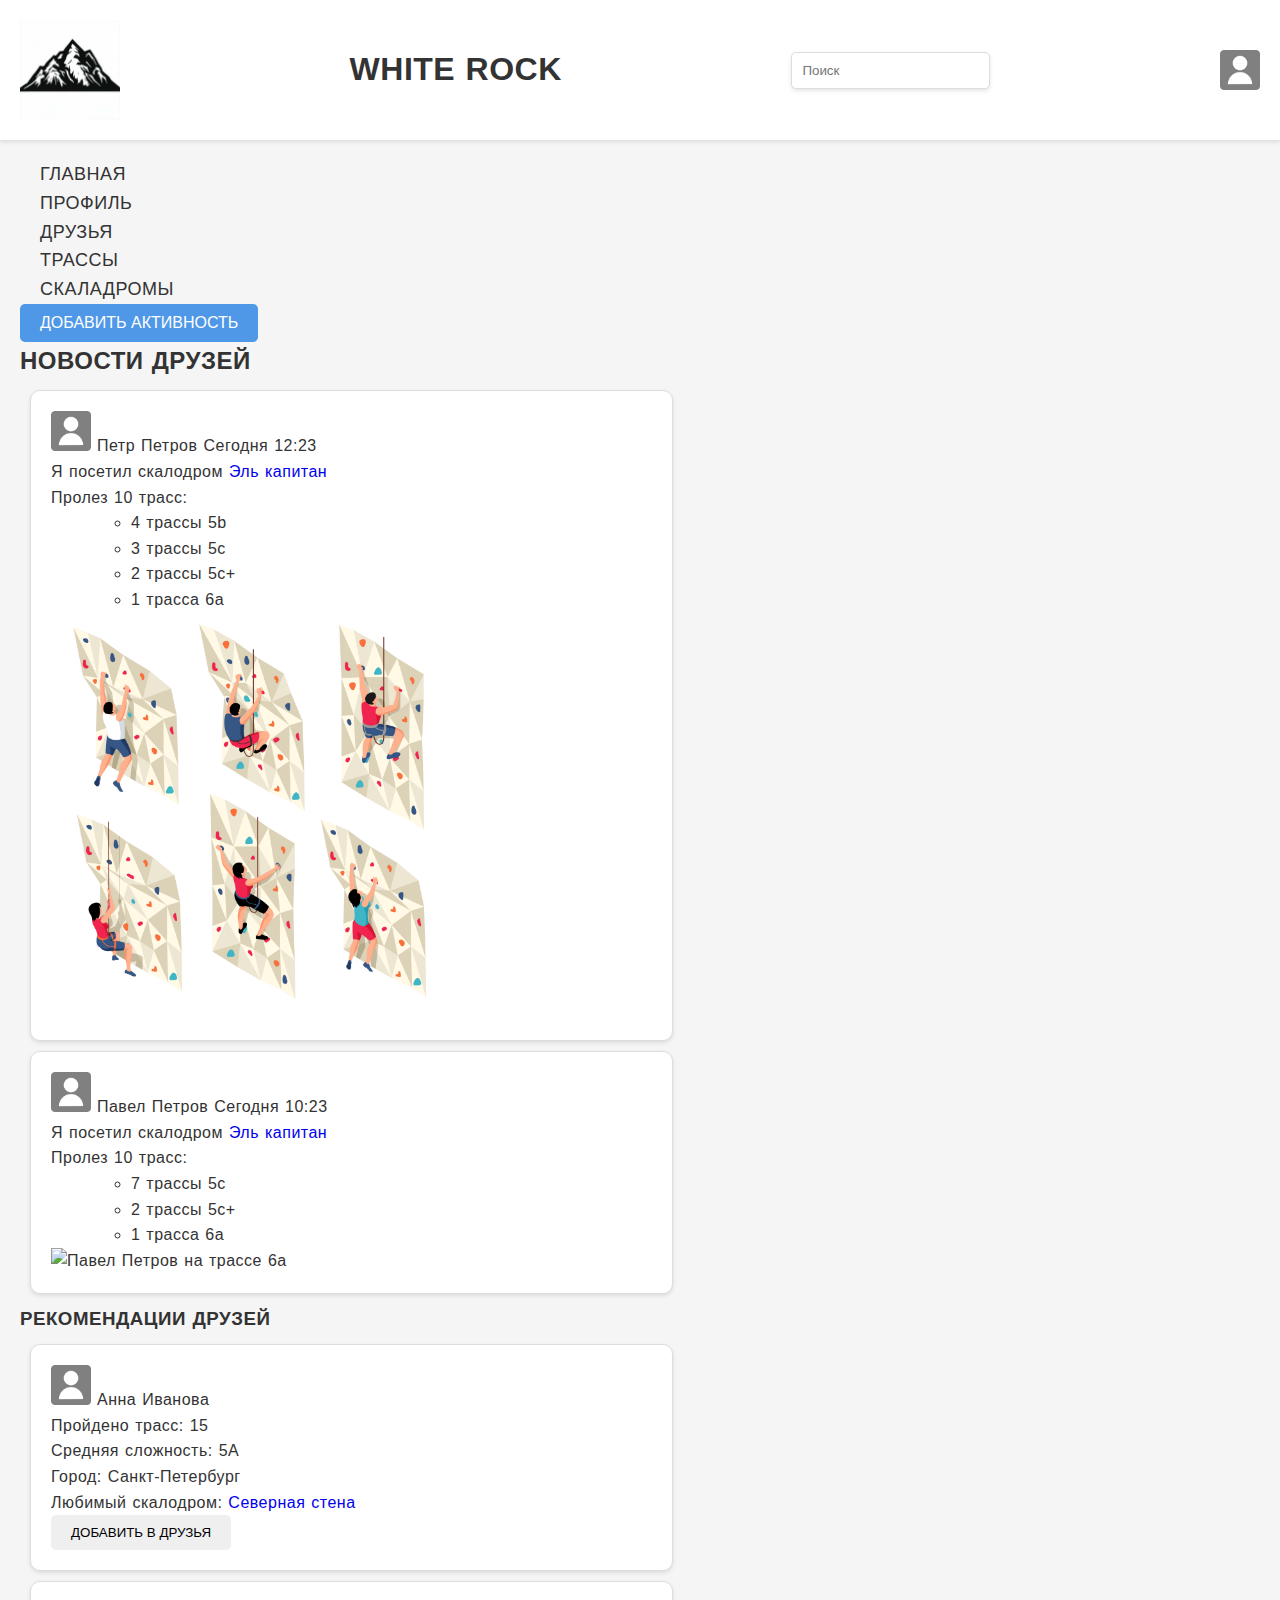
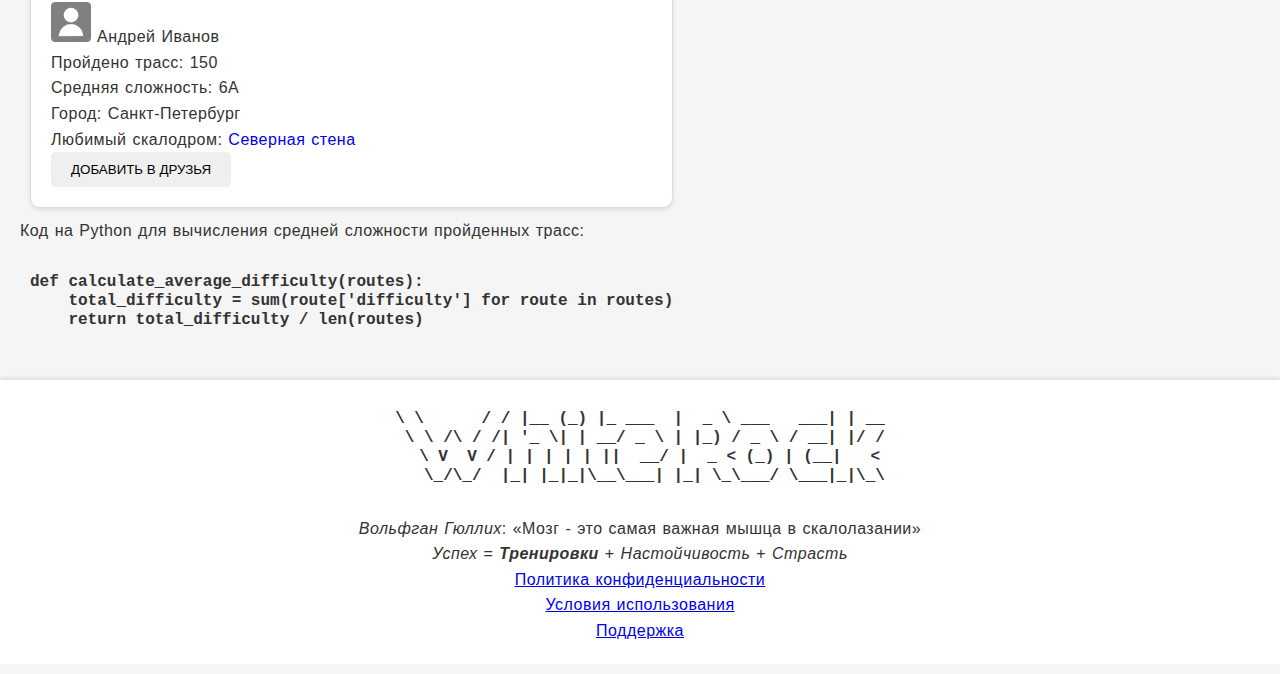
==== index.html @ a8554df4 "add lab 2" ====
<!DOCTYPE html>
<html lang="ru">
<head>
    <meta charset="UTF-8">
    <meta name="keywords" content="скалолазы, социальная сеть, трассы, новости">
    <meta name="description" content="Социальная сеть для скалолазов. Сохраняйте пройденные трассы и делитесь своими успехами с друзьями.">
    <title>White Rock</title>
    <link rel="stylesheet" href="styles.css">
</head>
<body>
    <header class="header">
        <img src="resources/logo.png" alt="Логотип сайта" class="logo">
        <h1 class="title">White Rock</h1>
        <form class="search-form">
            <input type="text" placeholder="Поиск" class="search-input">
        </form>
        <img src="resources/avatar.png" alt="Аватар пользователя" class="user-avatar">
    </header>

    <main class="main">
        <class="navigation">
            <ul class="navigation-list">
                <li><a href="#" class="nav-link">Главная</a></li>
                <li><a href="#" class="nav-link">Профиль</a></li>
                <li><a href="#" class="nav-link">Друзья</a></li>
                <li><a href="#" class="nav-link">Трассы</a></li>
                <li><a href="#" class="nav-link">Скаладромы</a></li>
            </ul>
        </nav>

        <button class="special-button">Добавить активность</button>

        <section id="news-feed" class="news-feed">
            <h2 class="section-title">Новости друзей</h2>
            <ul class="news-list">
                <li class="news-list-item">
                    <img src="resources/avatar.png" alt="Аватар друга 3" class="user-avatar">
                    <a class="user-name">Петр Петров</a> 
                    <time datetime="2024-10-05T12:23" class="time">Сегодня 12:23</a>
                    <article class="news-article">
                        <p class="article-title">Я посетил скалодром <a class="climbing-wall" href="#">Эль капитан</a></p>
                        <p class="article-text">Пролез 10 трасс: </p>
                        <ul class="routes-list">
                            <li class="routes-list-item">4 трассы 5b</li>
                            <li class="routes-list-item">3 трассы 5c</li>
                            <li class="routes-list-item">2 трассы 5c+</li>
                            <li class="routes-list-item">1 трасса 6a</li>
                        </ul>
                    </article>
                    <img src="resources/climbing1.jpg" alt="Петр Петров на трассе 6a" class="news-item-image">
                </li>
                <li class="news-list-item">
                    <img src="resources/avatar.png" alt="Аватар друга 3" class="user-avatar">
                    <a class="user-name">Павел Петров</a> 
                    <time datetime="2024-10-05T10:23" class="time">Сегодня 10:23</a>
                    <article class="news-article">
                        <p class="article-title">Я посетил скалодром <a class="climbing-wall" href="#">Эль капитан</a></p>
                        <p class="article-text">Пролез 10 трасс: </p>
                        <ul class="routes-list">
                            <li class="routes-list-item">7 трассы 5c</li>
                            <li class="routes-list-item">2 трассы 5c+</li>
                            <li class="routes-list-item">1 трасса 6a</li>
                        </ul>
                    </article>
                    <img src="resources/climbing2.jpg" alt="Павел Петров на трассе 6a" class="news-item-image">
                </li>
            </ul>
        </section>

        <section id="recommendations" class="recommendations">
            <h3 class="section-title">Рекомендации друзей</h3>
            <ul class="friend-list">
                <li class="friend-list-item">
                    <img src="resources/avatar.png" alt="Аватар друга 1" class="user-avatar">
                    <a class="user-name">Анна Иванова</a>
                    <p class="user-stats">Пройдено трасс: 15</p>
                    <p class="user-stats">Средняя сложность: 5A</p>
                    <p class="user-info">Город: Санкт-Петербург</p>
                    <p class="user-info">Любимый скалодром: <a class="climbing-wall" href="#">Северная стена</a></p>
                    <button class="add-friend-button">Добавить в друзья</button>
                </li>
                <li class="friend-list-item">
                    <img src="resources/avatar.png" alt="Аватар друга 2" class="user-avatar">
                    <a class="user-name">Андрей Иванов</a>
                    <p class="user-stats">Пройдено трасс: 150</p>
                    <p class="user-stats">Средняя сложность: 6A</p>
                    <p class="user-info">Город: Санкт-Петербург</p>
                    <p class="user-info">Любимый скалодром: <a class="climbing-wall" href="#">Северная стена</a></p>
                    <button class="add-friend-button">Добавить в друзья</button>
                </li>
            </ul>
        </section>

        <aside>
            <p class="python-code">Код на Python для вычисления средней сложности пройденных трасс:</p>
            <pre><code class="python-code">
def calculate_average_difficulty(routes):
    total_difficulty = sum(route['difficulty'] for route in routes)
    return total_difficulty / len(routes)
            </code></pre>
        </aside>
    </main>

    <footer class="footer">
        <pre class="footer-logo">
\ \      / / |__ (_) |_ ___  |  _ \ ___   ___| | __
 \ \ /\ / /| '_ \| | __/ _ \ | |_) / _ \ / __| |/ /
  \ V  V / | | | | | ||  __/ |  _ < (_) | (__|   <
   \_/\_/  |_| |_|_|\__\___| |_| \_\___/ \___|_|\_\
        </pre>
        <p class="quote"><cite>Вольфган Гюллих</cite>: <q>Мозг - это самая важная мышца в скалолазании</q></p>
        <p class="equation"><var>Успех</var> = <var><strong>Тренировки</strong></var> + <var>Настойчивость</var> + <var>Страсть</var></p>
        <ul class="navigation-list">
            <li><a href="#" class="footer-link">Политика конфиденциальности</a></li>
            <li><a href="#" class="footer-link">Условия использования</a></li>
            <li><a href="#" class="footer-link">Поддержка</a></li>
        </ul>
    </footer>
</body>
</html>
---- styles.css ----
* {
    margin: 0;
    padding: 0;
    box-sizing: border-box;
}

body {
    font-family: 'Open Sans', sans-serif;
    font-size: 16px;
    line-height: 1.6;
    color: #333;
    background-color: #f5f5f5;
    letter-spacing: 0.5px;
    word-spacing: 1px;
}

pre {
    font-family: 'Courier New', monospace;
    font-weight: bold;
    line-height: 1.2;
    letter-spacing: 0px;
    word-spacing: 0px;
    color: #333;
    padding: 10px;
}

button {
    padding: 10px 20px;
    border-radius: 5px;
    border: none;
    text-transform: uppercase;
    cursor: pointer;
}


.logo {
    width: 100px;
    height: 100px;
}

.user-avatar {
    width: 40px;
    height: 40px;
}

.news-item-image {
    width: 400px;
    height: 400px;
}

.routes-list-item {
    margin: 0px 80px;
}


.header {
    background-color: #fff;
    padding: 20px;
    display: flex;
    align-items: center;
    justify-content: space-between;
    box-shadow: 0 2px 4px rgba(0, 0, 0, 0.1);
}

.title {
    font-weight: bold;
    text-align: center;
    text-transform: uppercase;
    color: #333;
}

.navigation-list {
    list-style: none;
}

.nav-link {
    text-decoration: none;
    color: #333;
    margin-left: 20px;
    font-size: 18px;
    font-weight: normal;
    text-transform: uppercase;
}

.search-input {
    padding: 10px;
    border: 1px solid #ddd;
    border-radius: 5px;
    box-shadow: 0 2px 4px rgba(0, 0, 0, 0.1);
}

.main {
    display: flex;
    justify-content: space-between;
    padding: 20px;
}

.section-title {
    font-weight: bold;
    text-align: left;
    text-transform: uppercase;
    margin-bottom: 10px;
    color: #333;
}

.special-button {
    font-size: 16px;
    color: #fff;;
    background-color: #4e98e7fe;
}

.climbing-wall {
    text-decoration: none;
}

.news-list,
.friend-list {
    list-style: none;
}

.news-list-item,
.friend-list-item {
    padding: 20px;
    margin: 10px;
    border: 1px solid #ddd;
    border-radius: 10px;
    background-color: #ffffff;
    box-shadow: 0 2px 4px rgba(0, 0, 0, 0.1);
}

.footer {
    background-color: #fff;
    padding: 20px;
    text-align: center;
    box-shadow: 0 -2px 4px rgba(0, 0, 0, 0.1);
}


button:hover,
.user-profile:hover,
.news-list-item:hover,
.friend-list-item:hover,
.user-avatar:hover {
    box-shadow: 0 4px 8px rgba(0, 0, 0, 0.2);
}

.search-input:hover {
    border-color: #007bff;
}

.nav-link:hover {
    color: #007bff;
}

.climbing-wall:hover {
    text-decoration: underline;
}
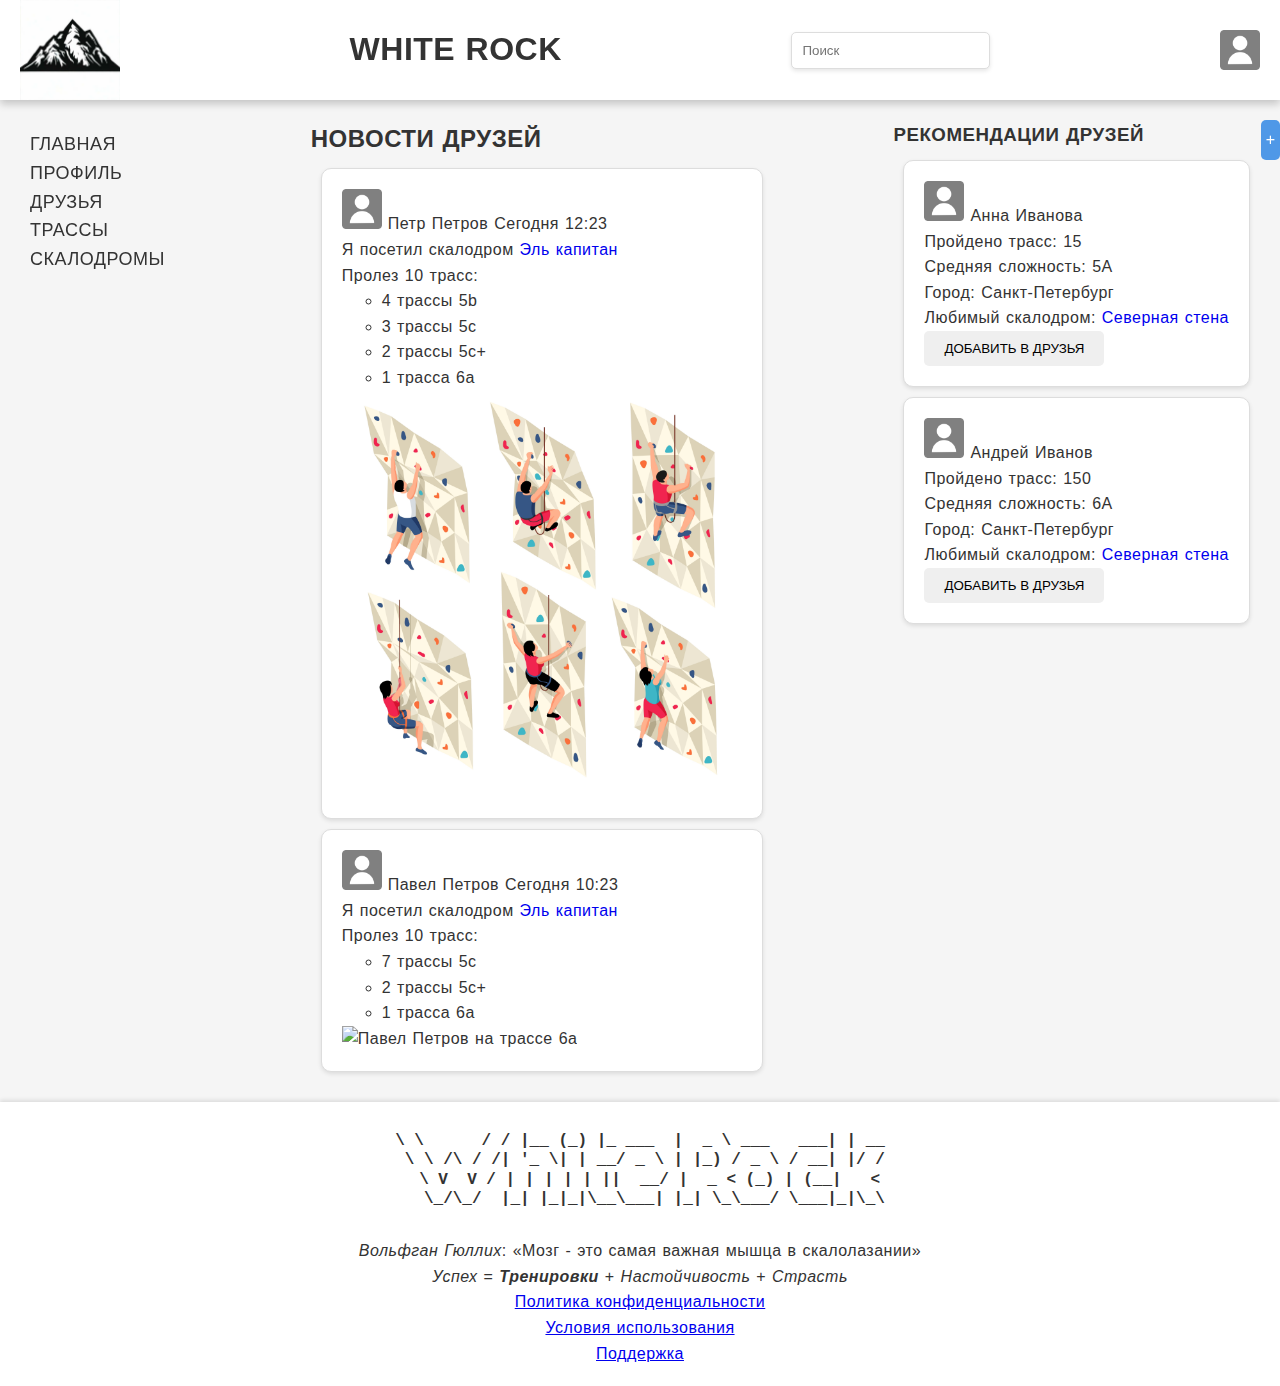
==== commit ce01a6ea: "add layout" ====
--- a/index.html
+++ b/index.html
@@ -8,37 +8,37 @@
     <link rel="stylesheet" href="styles.css">
 </head>
 <body>
-    <header class="header">
+    <header class="l-header shadow">
         <img src="resources/logo.png" alt="Логотип сайта" class="logo">
         <h1 class="title">White Rock</h1>
         <form class="search-form">
-            <input type="text" placeholder="Поиск" class="search-input">
+            <input type="text" placeholder="Поиск" class="l-search round-border shadow">
         </form>
         <img src="resources/avatar.png" alt="Аватар пользователя" class="user-avatar">
     </header>
 
-    <main class="main">
-        <class="navigation">
-            <ul class="navigation-list">
-                <li><a href="#" class="nav-link">Главная</a></li>
+    <main>
+        <nav class="l-sidebar-left">
+            <ul class="content-list">
+                <li><a href="/index.html" class="nav-link">Главная</a></li>
                 <li><a href="#" class="nav-link">Профиль</a></li>
                 <li><a href="#" class="nav-link">Друзья</a></li>
                 <li><a href="#" class="nav-link">Трассы</a></li>
-                <li><a href="#" class="nav-link">Скаладромы</a></li>
+                <li><a href="/climbing_wall.html" class="nav-link">Скалодромы</a></li>
             </ul>
         </nav>
 
-        <button class="special-button">Добавить активность</button>
+        <button class="l-right-popup special-button"></button>
 
         <section id="news-feed" class="news-feed">
             <h2 class="section-title">Новости друзей</h2>
-            <ul class="news-list">
-                <li class="news-list-item">
+            <ul class="content-list">
+                <li class="content-list-item shadow">
                     <img src="resources/avatar.png" alt="Аватар друга 3" class="user-avatar">
                     <a class="user-name">Петр Петров</a> 
                     <time datetime="2024-10-05T12:23" class="time">Сегодня 12:23</a>
                     <article class="news-article">
-                        <p class="article-title">Я посетил скалодром <a class="climbing-wall" href="#">Эль капитан</a></p>
+                        <p class="article-title">Я посетил скалодром <a class="climbing-wall" href="/climbing_wall.html">Эль капитан</a></p>
                         <p class="article-text">Пролез 10 трасс: </p>
                         <ul class="routes-list">
                             <li class="routes-list-item">4 трассы 5b</li>
@@ -49,12 +49,12 @@
                     </article>
                     <img src="resources/climbing1.jpg" alt="Петр Петров на трассе 6a" class="news-item-image">
                 </li>
-                <li class="news-list-item">
+                <li class="content-list-item shadow">
                     <img src="resources/avatar.png" alt="Аватар друга 3" class="user-avatar">
                     <a class="user-name">Павел Петров</a> 
                     <time datetime="2024-10-05T10:23" class="time">Сегодня 10:23</a>
                     <article class="news-article">
-                        <p class="article-title">Я посетил скалодром <a class="climbing-wall" href="#">Эль капитан</a></p>
+                        <p class="article-title">Я посетил скалодром <a class="climbing-wall" href="/climbing_wall.html">Эль капитан</a></p>
                         <p class="article-text">Пролез 10 трасс: </p>
                         <ul class="routes-list">
                             <li class="routes-list-item">7 трассы 5c</li>
@@ -69,39 +69,30 @@
 
         <section id="recommendations" class="recommendations">
             <h3 class="section-title">Рекомендации друзей</h3>
-            <ul class="friend-list">
-                <li class="friend-list-item">
+            <ul class="content-list">
+                <li class="content-list-item shadow">
                     <img src="resources/avatar.png" alt="Аватар друга 1" class="user-avatar">
                     <a class="user-name">Анна Иванова</a>
                     <p class="user-stats">Пройдено трасс: 15</p>
                     <p class="user-stats">Средняя сложность: 5A</p>
                     <p class="user-info">Город: Санкт-Петербург</p>
-                    <p class="user-info">Любимый скалодром: <a class="climbing-wall" href="#">Северная стена</a></p>
+                    <p class="user-info">Любимый скалодром: <a class="climbing-wall" href="/climbing_wall.html">Северная стена</a></p>
                     <button class="add-friend-button">Добавить в друзья</button>
                 </li>
-                <li class="friend-list-item">
+                <li class="content-list-item shadow">
                     <img src="resources/avatar.png" alt="Аватар друга 2" class="user-avatar">
                     <a class="user-name">Андрей Иванов</a>
                     <p class="user-stats">Пройдено трасс: 150</p>
                     <p class="user-stats">Средняя сложность: 6A</p>
                     <p class="user-info">Город: Санкт-Петербург</p>
-                    <p class="user-info">Любимый скалодром: <a class="climbing-wall" href="#">Северная стена</a></p>
+                    <p class="user-info">Любимый скалодром: <a class="climbing-wall" href="/climbing_wall.html">Северная стена</a></p>
                     <button class="add-friend-button">Добавить в друзья</button>
                 </li>
             </ul>
         </section>
-
-        <aside>
-            <p class="python-code">Код на Python для вычисления средней сложности пройденных трасс:</p>
-            <pre><code class="python-code">
-def calculate_average_difficulty(routes):
-    total_difficulty = sum(route['difficulty'] for route in routes)
-    return total_difficulty / len(routes)
-            </code></pre>
-        </aside>
     </main>
 
-    <footer class="footer">
+    <footer>
         <pre class="footer-logo">
 \ \      / / |__ (_) |_ ___  |  _ \ ___   ___| | __
  \ \ /\ / /| '_ \| | __/ _ \ | |_) / _ \ / __| |/ /
@@ -110,11 +101,11 @@
         </pre>
         <p class="quote"><cite>Вольфган Гюллих</cite>: <q>Мозг - это самая важная мышца в скалолазании</q></p>
         <p class="equation"><var>Успех</var> = <var><strong>Тренировки</strong></var> + <var>Настойчивость</var> + <var>Страсть</var></p>
-        <ul class="navigation-list">
+        <ul class="content-list">
             <li><a href="#" class="footer-link">Политика конфиденциальности</a></li>
             <li><a href="#" class="footer-link">Условия использования</a></li>
             <li><a href="#" class="footer-link">Поддержка</a></li>
         </ul>
     </footer>
 </body>
-</html>+</html>
--- a/styles.css
+++ b/styles.css
@@ -1,7 +1,22 @@
+/* Base */
 * {
     margin: 0;
     padding: 0;
     box-sizing: border-box;
+}
+
+main {
+    display: flex;
+    justify-content: space-between;
+    padding: 20px;
+}
+
+header {
+    background-color: #fff;
+    position: sticky;
+    height: 100px;
+    top: 0;
+    z-index: 10;
 }
 
 body {
@@ -12,6 +27,15 @@
     background-color: #f5f5f5;
     letter-spacing: 0.5px;
     word-spacing: 1px;
+    display: flex;
+    flex-direction: column;
+}
+
+footer {
+    background-color: #fff;
+    padding: 20px;
+    text-align: center;
+    box-shadow: 0 -2px 4px rgba(0, 0, 0, 0.1);
 }
 
 pre {
@@ -31,8 +55,13 @@
     text-transform: uppercase;
     cursor: pointer;
 }
+button:hover
+{
+    box-shadow: 0 4px 8px rgba(0, 0, 0, 0.2);
+}
 
 
+/* Layout */
 .logo {
     width: 100px;
     height: 100px;
@@ -49,17 +78,52 @@
 }
 
 .routes-list-item {
-    margin: 0px 80px;
+    margin: 0px 40px;
 }
 
-
-.header {
-    background-color: #fff;
+.l-header {
     padding: 20px;
     display: flex;
     align-items: center;
     justify-content: space-between;
+}
+
+.l-search {
+    padding: 10px;
+}
+
+.l-sidebar-left {
+    position: sticky;
+    width: 150px;
+    height: auto;
+    top: 120px;
+    margin: 10px;
+}
+
+.l-right-popup {
+    position: fixed;
+    z-index: 5;
+    right: 0px;
+    top: 120px;
+    height: 40px;
+    padding: 5px;
+}
+.l-right-popup:hover {
+    padding: 10px 20px;
+}
+.l-right-popup::before {
+    content: "+";
+}
+.l-right-popup:hover::before {
+    content: "Добавить активность";
+}
+
+/* Module */
+.shadow {
     box-shadow: 0 2px 4px rgba(0, 0, 0, 0.1);
+}
+.shadow:hover {
+    box-shadow: 0 4px 8px rgba(0, 0, 0, 0.2);
 }
 
 .title {
@@ -69,30 +133,28 @@
     color: #333;
 }
 
-.navigation-list {
+.content-list {
     list-style: none;
 }
 
 .nav-link {
     text-decoration: none;
     color: #333;
-    margin-left: 20px;
     font-size: 18px;
     font-weight: normal;
     text-transform: uppercase;
 }
+.nav-link:hover {
+    color: #007bff;
+}
 
-.search-input {
-    padding: 10px;
+.round-border {
     border: 1px solid #ddd;
     border-radius: 5px;
-    box-shadow: 0 2px 4px rgba(0, 0, 0, 0.1);
 }
 
-.main {
-    display: flex;
-    justify-content: space-between;
-    padding: 20px;
+.round-border:hover {
+    border-color: #007bff;
 }
 
 .section-title {
@@ -112,46 +174,14 @@
 .climbing-wall {
     text-decoration: none;
 }
-
-.news-list,
-.friend-list {
-    list-style: none;
+.climbing-wall:hover {
+    text-decoration: underline;
 }
 
-.news-list-item,
-.friend-list-item {
+.content-list-item {
     padding: 20px;
     margin: 10px;
     border: 1px solid #ddd;
     border-radius: 10px;
     background-color: #ffffff;
-    box-shadow: 0 2px 4px rgba(0, 0, 0, 0.1);
 }
-
-.footer {
-    background-color: #fff;
-    padding: 20px;
-    text-align: center;
-    box-shadow: 0 -2px 4px rgba(0, 0, 0, 0.1);
-}
-
-
-button:hover,
-.user-profile:hover,
-.news-list-item:hover,
-.friend-list-item:hover,
-.user-avatar:hover {
-    box-shadow: 0 4px 8px rgba(0, 0, 0, 0.2);
-}
-
-.search-input:hover {
-    border-color: #007bff;
-}
-
-.nav-link:hover {
-    color: #007bff;
-}
-
-.climbing-wall:hover {
-    text-decoration: underline;
-}
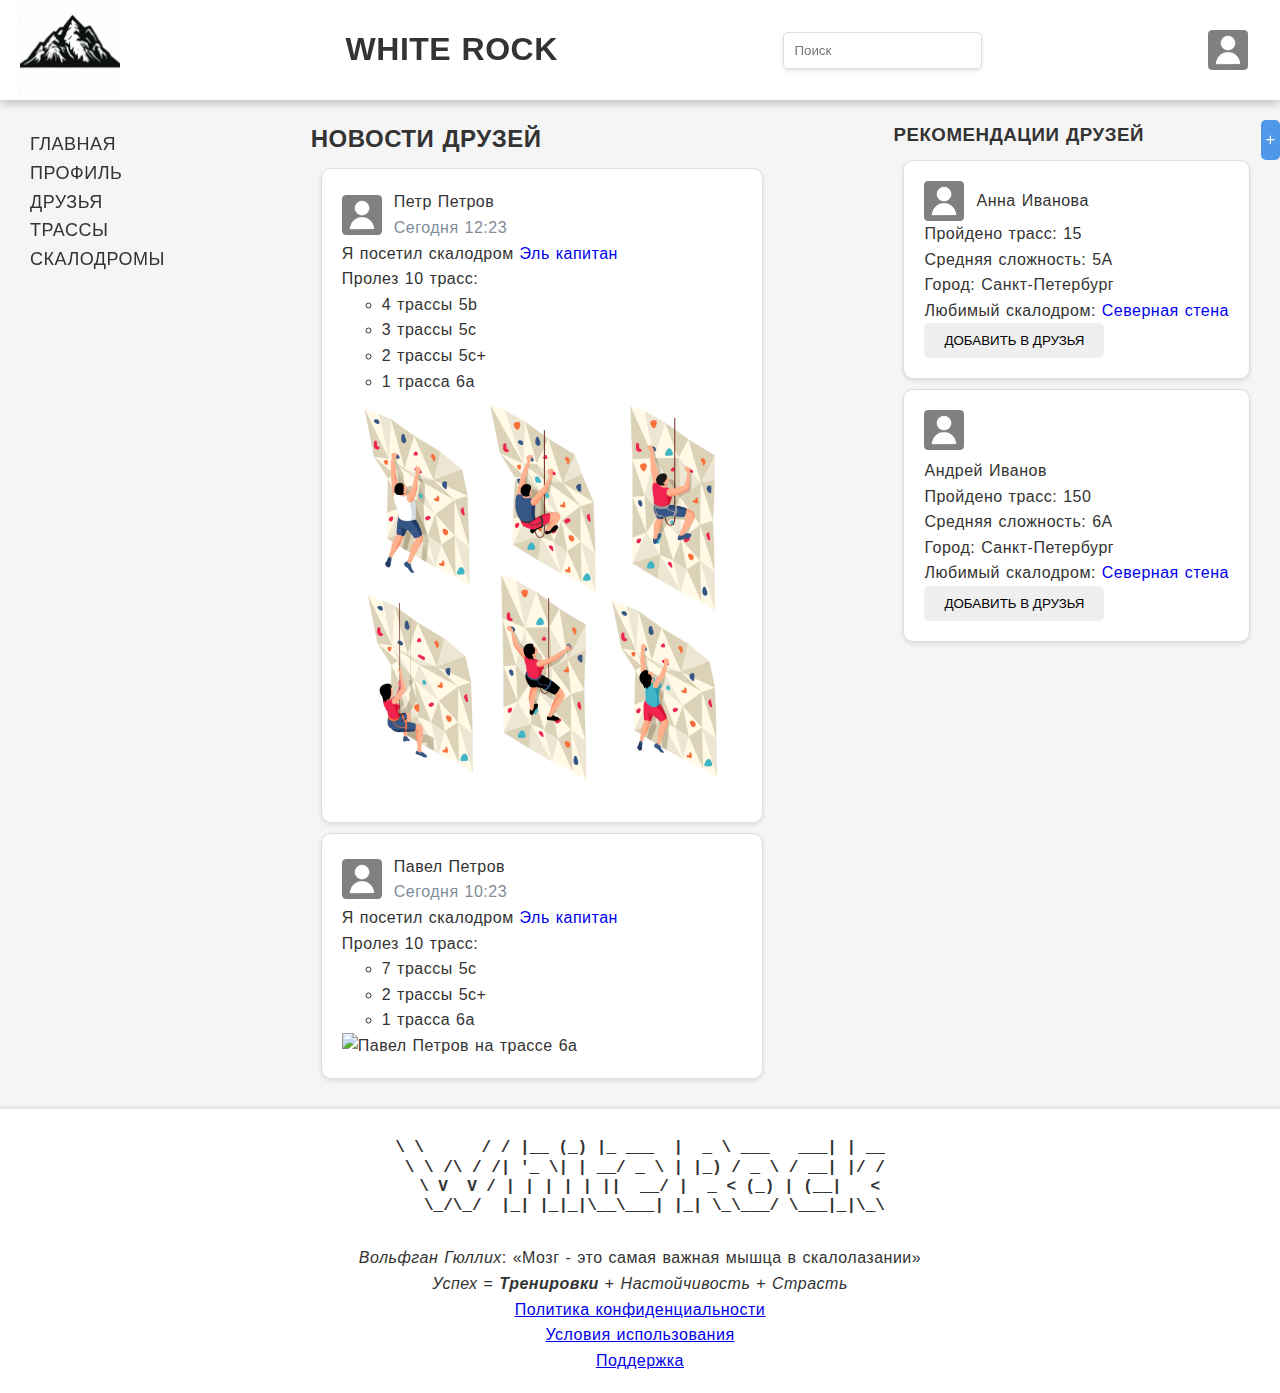
==== commit 725e57ea: "add post layout" ====
--- a/index.html
+++ b/index.html
@@ -1,15 +1,20 @@
 <!DOCTYPE html>
 <html lang="ru">
+
 <head>
     <meta charset="UTF-8">
     <meta name="keywords" content="скалолазы, социальная сеть, трассы, новости">
-    <meta name="description" content="Социальная сеть для скалолазов. Сохраняйте пройденные трассы и делитесь своими успехами с друзьями.">
+    <meta name="description"
+        content="Социальная сеть для скалолазов. Сохраняйте пройденные трассы и делитесь своими успехами с друзьями.">
     <title>White Rock</title>
     <link rel="stylesheet" href="styles.css">
 </head>
+
 <body>
     <header class="l-header shadow">
-        <img src="resources/logo.png" alt="Логотип сайта" class="logo">
+        <a href="/index.html">
+            <img src="resources/logo.png" alt="Логотип сайта" class="logo">
+        </a>
         <h1 class="title">White Rock</h1>
         <form class="search-form">
             <input type="text" placeholder="Поиск" class="l-search round-border shadow">
@@ -34,11 +39,16 @@
             <h2 class="section-title">Новости друзей</h2>
             <ul class="content-list">
                 <li class="content-list-item shadow">
-                    <img src="resources/avatar.png" alt="Аватар друга 3" class="user-avatar">
-                    <a class="user-name">Петр Петров</a> 
-                    <time datetime="2024-10-05T12:23" class="time">Сегодня 12:23</a>
+                    <div class="post-header">
+                        <img src="resources/avatar.png" alt="Аватар друга 3" class="user-avatar">
+                        <div class="post-header-info">
+                            <a class="user-name">Петр Петров</a>
+                            <time datetime="2024-10-05T12:23" class="time">Сегодня 12:23</a>
+                        </div>
+                    </div>
                     <article class="news-article">
-                        <p class="article-title">Я посетил скалодром <a class="climbing-wall" href="/climbing_wall.html">Эль капитан</a></p>
+                        <p class="article-title">Я посетил скалодром <a class="climbing-wall"
+                                href="/climbing_wall.html">Эль капитан</a></p>
                         <p class="article-text">Пролез 10 трасс: </p>
                         <ul class="routes-list">
                             <li class="routes-list-item">4 трассы 5b</li>
@@ -50,11 +60,16 @@
                     <img src="resources/climbing1.jpg" alt="Петр Петров на трассе 6a" class="news-item-image">
                 </li>
                 <li class="content-list-item shadow">
-                    <img src="resources/avatar.png" alt="Аватар друга 3" class="user-avatar">
-                    <a class="user-name">Павел Петров</a> 
-                    <time datetime="2024-10-05T10:23" class="time">Сегодня 10:23</a>
+                    <div class="post-header">
+                        <img src="resources/avatar.png" alt="Аватар друга 3" class="user-avatar">
+                        <div class="post-header-info">
+                            <a class="user-name">Павел Петров</a>
+                            <time datetime="2024-10-05T10:23" class="time">Сегодня 10:23</a>
+                        </div>
+                    </div>
                     <article class="news-article">
-                        <p class="article-title">Я посетил скалодром <a class="climbing-wall" href="/climbing_wall.html">Эль капитан</a></p>
+                        <p class="article-title">Я посетил скалодром <a class="climbing-wall"
+                                href="/climbing_wall.html">Эль капитан</a></p>
                         <p class="article-text">Пролез 10 трасс: </p>
                         <ul class="routes-list">
                             <li class="routes-list-item">7 трассы 5c</li>
@@ -71,12 +86,15 @@
             <h3 class="section-title">Рекомендации друзей</h3>
             <ul class="content-list">
                 <li class="content-list-item shadow">
-                    <img src="resources/avatar.png" alt="Аватар друга 1" class="user-avatar">
-                    <a class="user-name">Анна Иванова</a>
+                    <div class="recommendations-header">
+                        <img src="resources/avatar.png" alt="Аватар друга 1" class="user-avatar">
+                        <a class="user-name">Анна Иванова</a>
+                    </div>
                     <p class="user-stats">Пройдено трасс: 15</p>
                     <p class="user-stats">Средняя сложность: 5A</p>
                     <p class="user-info">Город: Санкт-Петербург</p>
-                    <p class="user-info">Любимый скалодром: <a class="climbing-wall" href="/climbing_wall.html">Северная стена</a></p>
+                    <p class="user-info">Любимый скалодром: <a class="climbing-wall" href="/climbing_wall.html">Северная
+                            стена</a></p>
                     <button class="add-friend-button">Добавить в друзья</button>
                 </li>
                 <li class="content-list-item shadow">
@@ -85,7 +103,8 @@
                     <p class="user-stats">Пройдено трасс: 150</p>
                     <p class="user-stats">Средняя сложность: 6A</p>
                     <p class="user-info">Город: Санкт-Петербург</p>
-                    <p class="user-info">Любимый скалодром: <a class="climbing-wall" href="/climbing_wall.html">Северная стена</a></p>
+                    <p class="user-info">Любимый скалодром: <a class="climbing-wall" href="/climbing_wall.html">Северная
+                            стена</a></p>
                     <button class="add-friend-button">Добавить в друзья</button>
                 </li>
             </ul>
@@ -100,7 +119,9 @@
    \_/\_/  |_| |_|_|\__\___| |_| \_\___/ \___|_|\_\
         </pre>
         <p class="quote"><cite>Вольфган Гюллих</cite>: <q>Мозг - это самая важная мышца в скалолазании</q></p>
-        <p class="equation"><var>Успех</var> = <var><strong>Тренировки</strong></var> + <var>Настойчивость</var> + <var>Страсть</var></p>
+        <p class="equation"><var>Успех</var> = <var><strong>Тренировки</strong></var> + <var>Настойчивость</var> +
+            <var>Страсть</var>
+        </p>
         <ul class="content-list">
             <li><a href="#" class="footer-link">Политика конфиденциальности</a></li>
             <li><a href="#" class="footer-link">Условия использования</a></li>
@@ -108,4 +129,5 @@
         </ul>
     </footer>
 </body>
-</html>
+
+</html>--- a/styles.css
+++ b/styles.css
@@ -55,8 +55,8 @@
     text-transform: uppercase;
     cursor: pointer;
 }
-button:hover
-{
+
+button:hover {
     box-shadow: 0 4px 8px rgba(0, 0, 0, 0.2);
 }
 
@@ -70,6 +70,11 @@
 .user-avatar {
     width: 40px;
     height: 40px;
+    margin-right: 12px;
+}
+
+.time {
+    color: rgb(129, 140, 153);
 }
 
 .news-item-image {
@@ -108,12 +113,15 @@
     height: 40px;
     padding: 5px;
 }
+
 .l-right-popup:hover {
     padding: 10px 20px;
 }
+
 .l-right-popup::before {
     content: "+";
 }
+
 .l-right-popup:hover::before {
     content: "Добавить активность";
 }
@@ -122,6 +130,7 @@
 .shadow {
     box-shadow: 0 2px 4px rgba(0, 0, 0, 0.1);
 }
+
 .shadow:hover {
     box-shadow: 0 4px 8px rgba(0, 0, 0, 0.2);
 }
@@ -144,6 +153,7 @@
     font-weight: normal;
     text-transform: uppercase;
 }
+
 .nav-link:hover {
     color: #007bff;
 }
@@ -167,13 +177,15 @@
 
 .special-button {
     font-size: 16px;
-    color: #fff;;
+    color: #fff;
+    ;
     background-color: #4e98e7fe;
 }
 
 .climbing-wall {
     text-decoration: none;
 }
+
 .climbing-wall:hover {
     text-decoration: underline;
 }
@@ -185,3 +197,20 @@
     border-radius: 10px;
     background-color: #ffffff;
 }
+
+.post-header,
+.recommendations-header {
+    display: flex;
+    align-items: center;
+    flex-direction: row;
+}
+
+.post-header-info,
+.content-list .user-name {
+    display: flex;
+    flex-direction: column;
+    flex: 1 1 auto;
+    min-width: 0;
+    white-space: nowrap;
+    margin-right: 10px;
+}
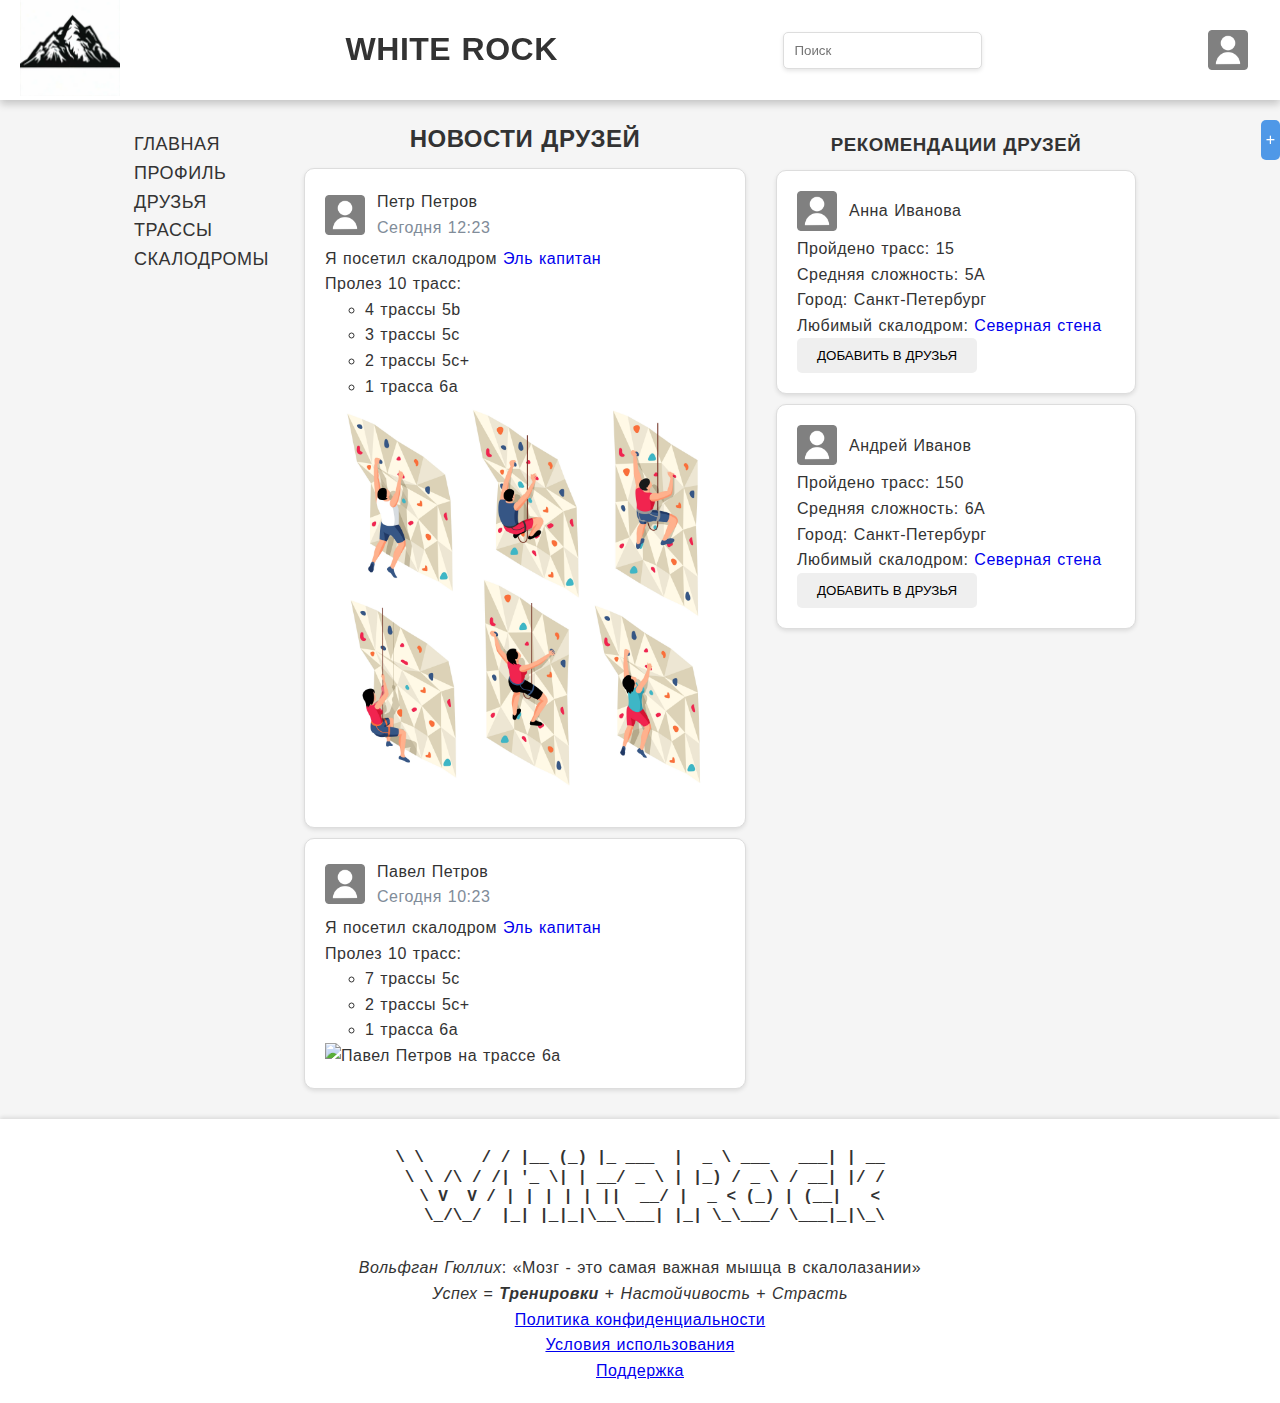
==== commit 2b21fe43: "done lab 3" ====
--- a/index.html
+++ b/index.html
@@ -39,7 +39,7 @@
             <h2 class="section-title">Новости друзей</h2>
             <ul class="content-list">
                 <li class="content-list-item shadow">
-                    <div class="post-header">
+                    <div class="l-post-header">
                         <img src="resources/avatar.png" alt="Аватар друга 3" class="user-avatar">
                         <div class="post-header-info">
                             <a class="user-name">Петр Петров</a>
@@ -60,7 +60,7 @@
                     <img src="resources/climbing1.jpg" alt="Петр Петров на трассе 6a" class="news-item-image">
                 </li>
                 <li class="content-list-item shadow">
-                    <div class="post-header">
+                    <div class="l-post-header">
                         <img src="resources/avatar.png" alt="Аватар друга 3" class="user-avatar">
                         <div class="post-header-info">
                             <a class="user-name">Павел Петров</a>
@@ -82,11 +82,11 @@
             </ul>
         </section>
 
-        <section id="recommendations" class="recommendations">
+        <section class="l-mobile-hidden l-sidebar-right recommendations">
             <h3 class="section-title">Рекомендации друзей</h3>
             <ul class="content-list">
                 <li class="content-list-item shadow">
-                    <div class="recommendations-header">
+                    <div class="l-post-header">
                         <img src="resources/avatar.png" alt="Аватар друга 1" class="user-avatar">
                         <a class="user-name">Анна Иванова</a>
                     </div>
@@ -98,8 +98,10 @@
                     <button class="add-friend-button">Добавить в друзья</button>
                 </li>
                 <li class="content-list-item shadow">
-                    <img src="resources/avatar.png" alt="Аватар друга 2" class="user-avatar">
-                    <a class="user-name">Андрей Иванов</a>
+                    <div class="l-post-header">
+                        <img src="resources/avatar.png" alt="Аватар друга 2" class="user-avatar">
+                        <a class="user-name">Андрей Иванов</a>
+                    </div>
                     <p class="user-stats">Пройдено трасс: 150</p>
                     <p class="user-stats">Средняя сложность: 6A</p>
                     <p class="user-info">Город: Санкт-Петербург</p>
--- a/styles.css
+++ b/styles.css
@@ -7,7 +7,7 @@
 
 main {
     display: flex;
-    justify-content: space-between;
+    justify-content: center;
     padding: 20px;
 }
 
@@ -86,6 +86,22 @@
     margin: 0px 40px;
 }
 
+.l-post-header {
+    display: flex;
+    align-items: center;
+    flex-direction: row;
+    margin-bottom: 5px;
+}
+
+.l-post-header .user-name {
+    display: flex;
+    flex-direction: column;
+    flex: 1 1 auto;
+    min-width: 0;
+    white-space: nowrap;
+    margin-right: 10px;
+}
+
 .l-header {
     padding: 20px;
     display: flex;
@@ -98,10 +114,12 @@
 }
 
 .l-sidebar-left {
-    position: sticky;
     width: 150px;
-    height: auto;
-    top: 120px;
+    margin: 10px;
+}
+
+.l-sidebar-right {
+    width: 380px;
     margin: 10px;
 }
 
@@ -126,6 +144,12 @@
     content: "Добавить активность";
 }
 
+@media screen and (max-width: 1100px) {
+    .l-mobile-hidden {
+        display: none;
+    }
+}
+
 /* Module */
 .shadow {
     box-shadow: 0 2px 4px rgba(0, 0, 0, 0.1);
@@ -169,7 +193,7 @@
 
 .section-title {
     font-weight: bold;
-    text-align: left;
+    text-align: center;
     text-transform: uppercase;
     margin-bottom: 10px;
     color: #333;
@@ -197,20 +221,3 @@
     border-radius: 10px;
     background-color: #ffffff;
 }
-
-.post-header,
-.recommendations-header {
-    display: flex;
-    align-items: center;
-    flex-direction: row;
-}
-
-.post-header-info,
-.content-list .user-name {
-    display: flex;
-    flex-direction: column;
-    flex: 1 1 auto;
-    min-width: 0;
-    white-space: nowrap;
-    margin-right: 10px;
-}
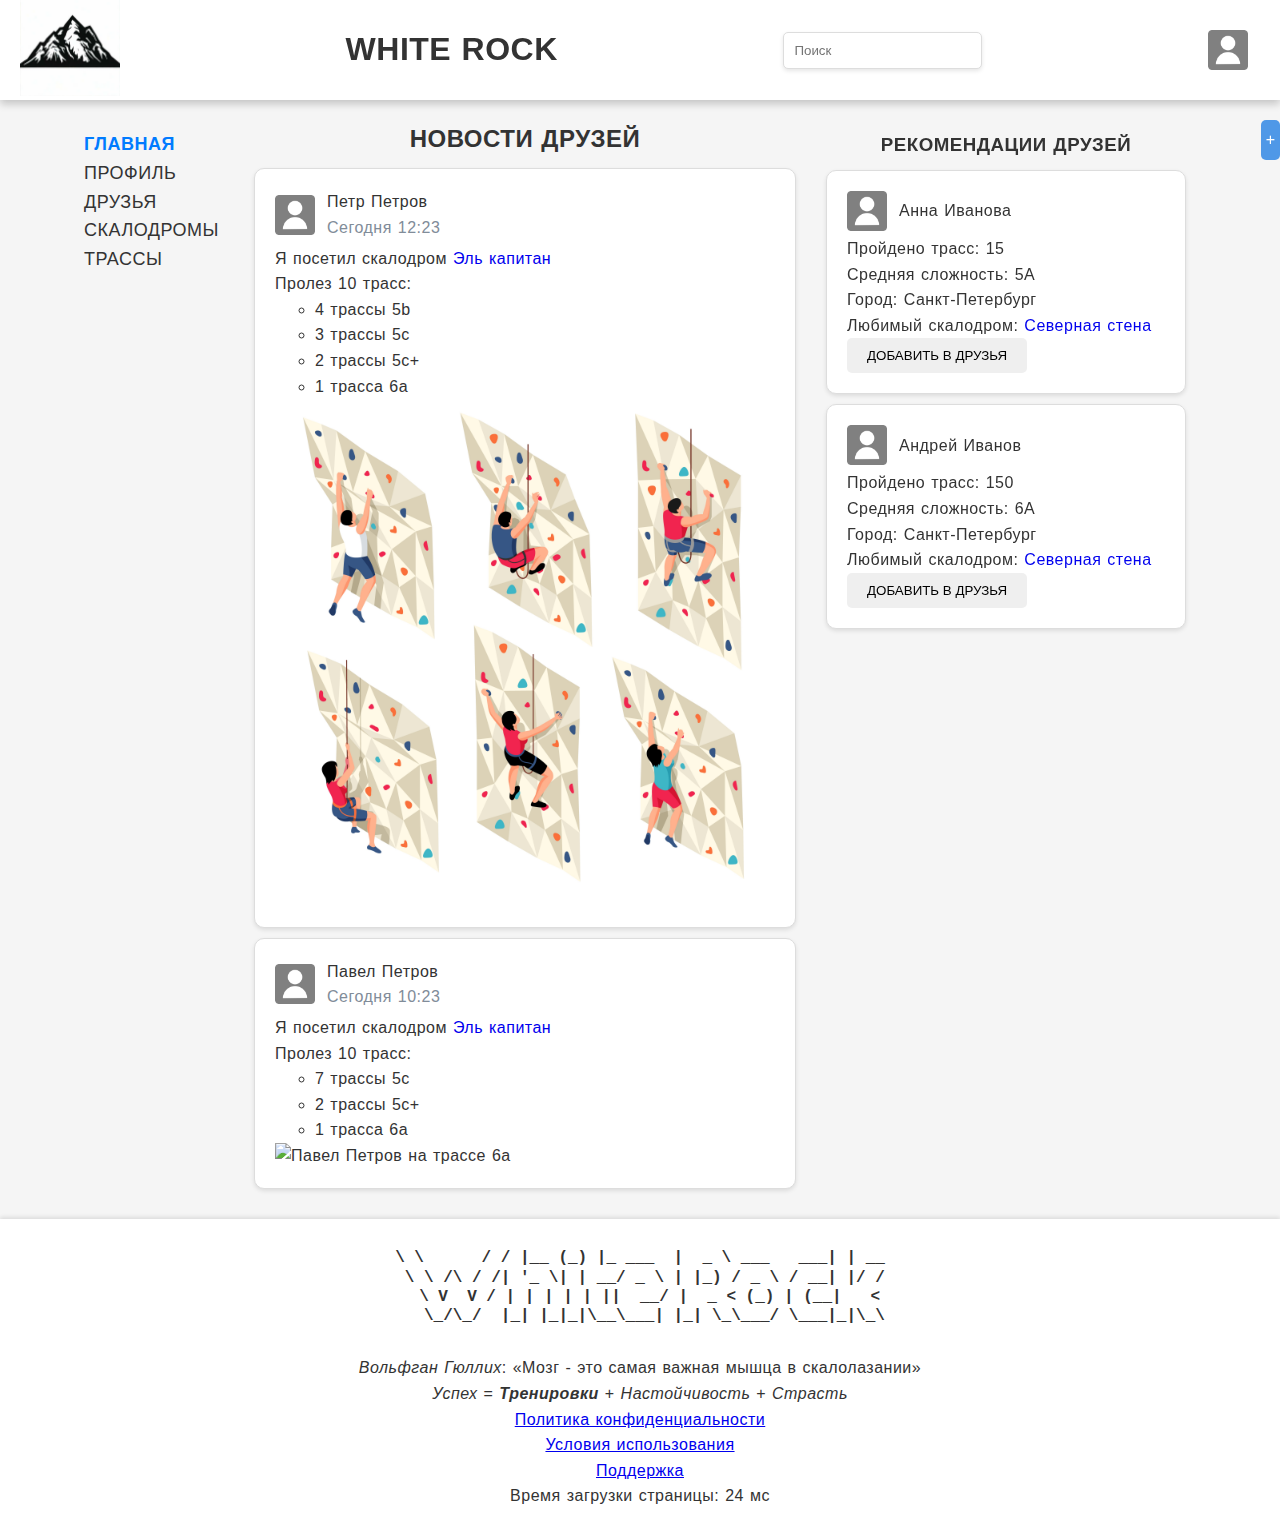
==== commit ac5d1cb9: "add routes page" ====
--- a/index.html
+++ b/index.html
@@ -7,7 +7,9 @@
     <meta name="description"
         content="Социальная сеть для скалолазов. Сохраняйте пройденные трассы и делитесь своими успехами с друзьями.">
     <title>White Rock</title>
-    <link rel="stylesheet" href="styles.css">
+    <link rel="stylesheet" href="/css/styles.css">
+    <script src="/scripts/loadStats.js" defer></script>
+    <script src="/scripts/activeMenu.js"></script>
 </head>
 
 <body>
@@ -26,10 +28,10 @@
         <nav class="l-sidebar-left">
             <ul class="content-list">
                 <li><a href="/index.html" class="nav-link">Главная</a></li>
-                <li><a href="#" class="nav-link">Профиль</a></li>
-                <li><a href="#" class="nav-link">Друзья</a></li>
-                <li><a href="#" class="nav-link">Трассы</a></li>
+                <li><a href="/profile.html" class="nav-link">Профиль</a></li>
+                <li><a href="/friends.html" class="nav-link">Друзья</a></li>
                 <li><a href="/climbing_wall.html" class="nav-link">Скалодромы</a></li>
+                <li><a href="/routes.html" class="nav-link">Трассы</a></li>
             </ul>
         </nav>
 
@@ -129,6 +131,7 @@
             <li><a href="#" class="footer-link">Условия использования</a></li>
             <li><a href="#" class="footer-link">Поддержка</a></li>
         </ul>
+        <div id="load-stats"></div>
     </footer>
 </body>
 
--- a/css/styles.css
+++ b/css/styles.css
@@ -0,0 +1,231 @@
+/* Base */
+* {
+    margin: 0;
+    padding: 0;
+    box-sizing: border-box;
+}
+
+main {
+    display: flex;
+    justify-content: center;
+    padding: 20px;
+}
+
+header {
+    background-color: #fff;
+    position: sticky;
+    height: 100px;
+    top: 0;
+    z-index: 10;
+}
+
+body {
+    font-family: 'Open Sans', sans-serif;
+    font-size: 16px;
+    line-height: 1.6;
+    color: #333;
+    background-color: #f5f5f5;
+    letter-spacing: 0.5px;
+    word-spacing: 1px;
+    display: flex;
+    flex-direction: column;
+}
+
+footer {
+    background-color: #fff;
+    padding: 20px;
+    text-align: center;
+    box-shadow: 0 -2px 4px rgba(0, 0, 0, 0.1);
+}
+
+pre {
+    font-family: 'Courier New', monospace;
+    font-weight: bold;
+    line-height: 1.2;
+    letter-spacing: 0px;
+    word-spacing: 0px;
+    color: #333;
+    padding: 10px;
+}
+
+button {
+    padding: 10px 20px;
+    border-radius: 5px;
+    border: none;
+    text-transform: uppercase;
+    cursor: pointer;
+}
+
+button:hover {
+    box-shadow: 0 4px 8px rgba(0, 0, 0, 0.2);
+}
+
+/* Layout */
+.logo {
+    width: 100px;
+    height: 100px;
+}
+
+.user-avatar {
+    width: 40px;
+    height: 40px;
+    margin-right: 12px;
+}
+
+.news-item-image {
+    width: auto;
+    height: auto;
+    max-width: 500px;
+}
+
+.routes-list-item {
+    margin: 0px 40px;
+}
+
+.l-post-header {
+    display: flex;
+    align-items: center;
+    flex-direction: row;
+    margin-bottom: 5px;
+}
+
+.l-post-header .user-name {
+    display: flex;
+    flex-direction: column;
+    flex: 1 1 auto;
+    min-width: 0;
+    white-space: nowrap;
+    margin-right: 10px;
+}
+
+.l-header {
+    padding: 20px;
+    display: flex;
+    align-items: center;
+    justify-content: space-between;
+}
+
+.l-search {
+    padding: 10px;
+}
+
+.l-sidebar-left {
+    width: 150px;
+    margin: 10px;
+}
+
+.l-sidebar-right {
+    position: sticky;
+    top: 120px;
+    height: fit-content;
+    width: 380px;
+    margin: 10px;
+}
+
+.l-right-popup {
+    position: fixed;
+    z-index: 5;
+    right: 0px;
+    top: 120px;
+    height: 40px;
+    padding: 5px;
+}
+
+.l-right-popup:hover {
+    padding: 10px 20px;
+}
+
+.l-right-popup::before {
+    content: "+";
+}
+
+.l-right-popup:hover::before {
+    content: "Добавить активность";
+}
+
+@media screen and (max-width: 1100px) {
+    .l-mobile-hidden {
+        display: none;
+    }
+}
+
+/* Module */
+.shadow {
+    box-shadow: 0 2px 4px rgba(0, 0, 0, 0.1);
+}
+
+.shadow:hover {
+    box-shadow: 0 4px 8px rgba(0, 0, 0, 0.2);
+}
+
+.title {
+    font-weight: bold;
+    text-align: center;
+    text-transform: uppercase;
+    color: #333;
+}
+
+.content-list {
+    list-style: none;
+}
+
+.nav-link {
+    text-decoration: none;
+    color: #333;
+    font-size: 18px;
+    font-weight: normal;
+    text-transform: uppercase;
+}
+
+.nav-link:hover {
+    color: #007bff;
+}
+
+.nav-link.active {
+    font-weight: bold;
+    color: #007bff;
+}
+
+.round-border {
+    border: 1px solid #ddd;
+    border-radius: 5px;
+}
+
+.round-border:hover {
+    border-color: #007bff;
+}
+
+.section-title {
+    font-weight: bold;
+    text-align: center;
+    text-transform: uppercase;
+    margin-bottom: 10px;
+    color: #333;
+}
+
+.special-button {
+    font-size: 16px;
+    color: #fff;
+    ;
+    background-color: #4e98e7fe;
+}
+
+.climbing-wall {
+    text-decoration: none;
+}
+
+.climbing-wall:hover {
+    text-decoration: underline;
+}
+
+.content-list-item {
+    padding: 20px;
+    margin: 10px;
+    border: 1px solid #ddd;
+    border-radius: 10px;
+    background-color: #ffffff;
+}
+
+.time {
+    color: rgb(129, 140, 153);
+}
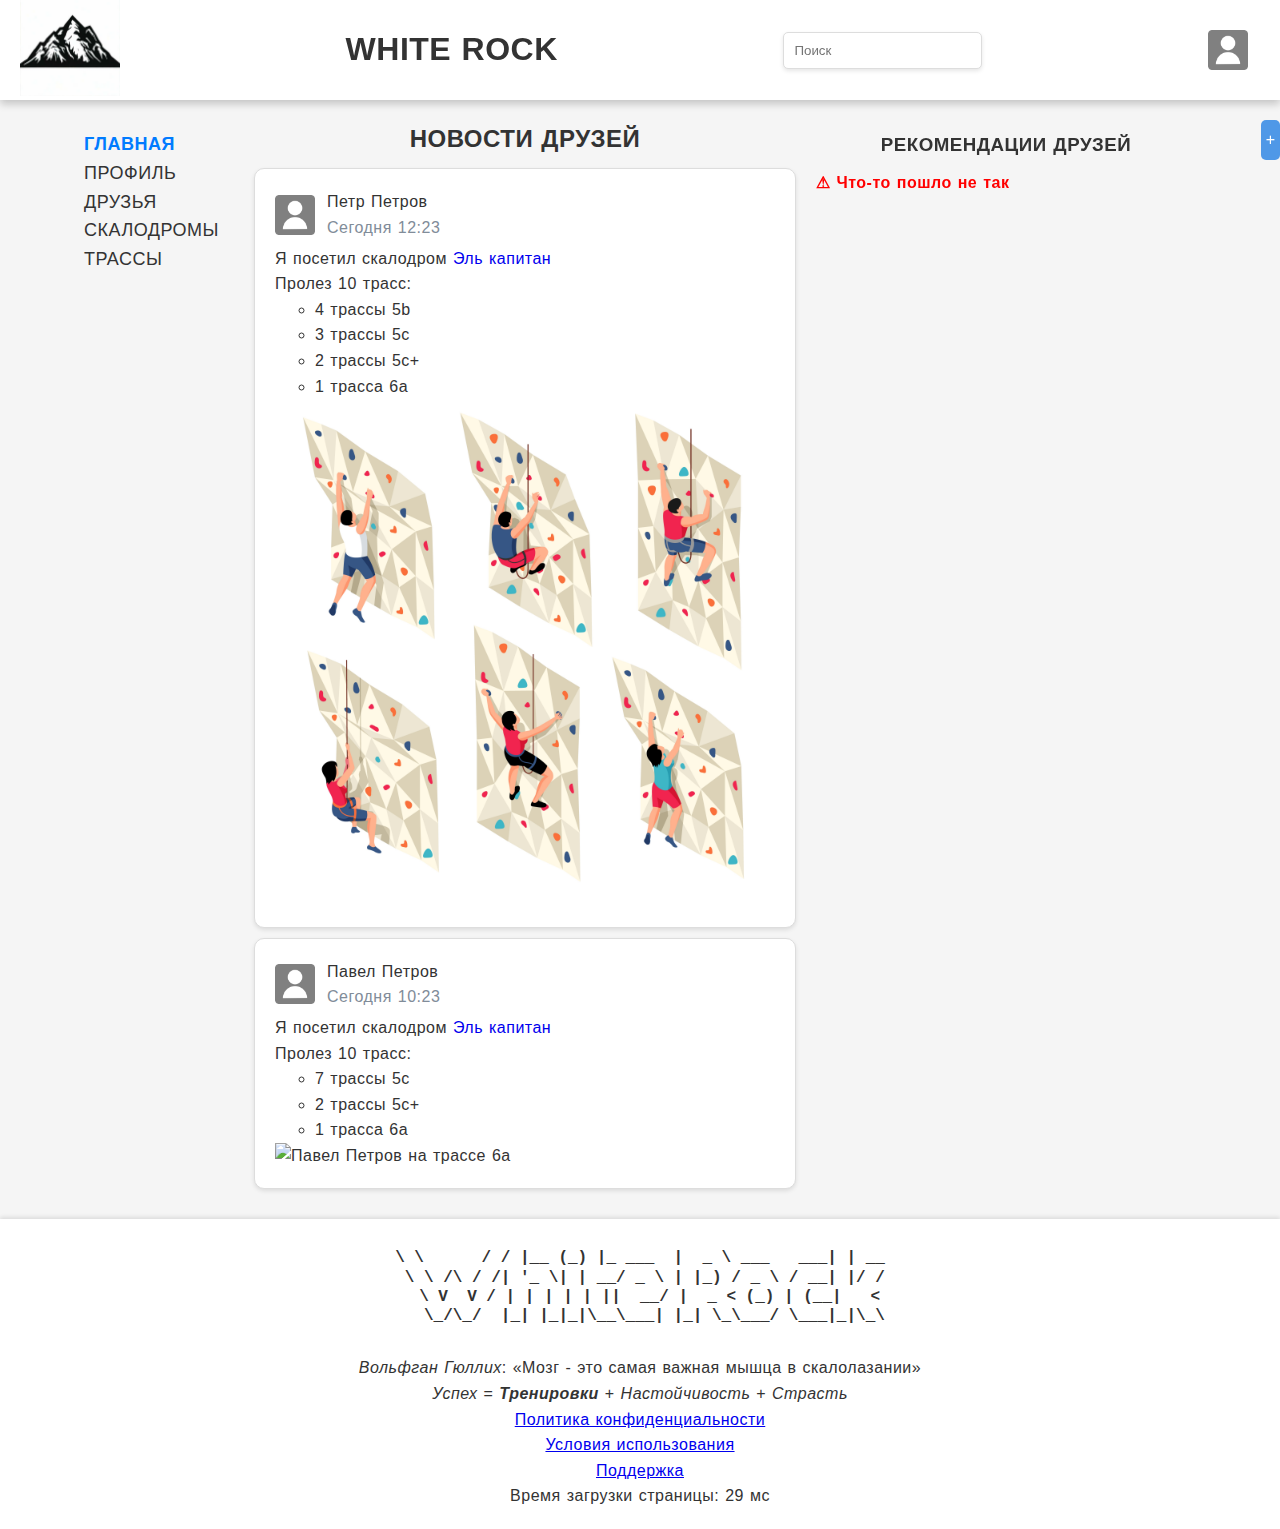
==== commit d6cdd13d: "done lab 6" ====
--- a/index.html
+++ b/index.html
@@ -10,6 +10,7 @@
     <link rel="stylesheet" href="/css/styles.css">
     <script src="/scripts/loadStats.js" defer></script>
     <script src="/scripts/activeMenu.js"></script>
+    <script src="/scripts/fetchData.js" defer></script>
 </head>
 
 <body>
@@ -86,31 +87,8 @@
 
         <section class="l-mobile-hidden l-sidebar-right recommendations">
             <h3 class="section-title">Рекомендации друзей</h3>
-            <ul class="content-list">
-                <li class="content-list-item shadow">
-                    <div class="l-post-header">
-                        <img src="resources/avatar.png" alt="Аватар друга 1" class="user-avatar">
-                        <a class="user-name">Анна Иванова</a>
-                    </div>
-                    <p class="user-stats">Пройдено трасс: 15</p>
-                    <p class="user-stats">Средняя сложность: 5A</p>
-                    <p class="user-info">Город: Санкт-Петербург</p>
-                    <p class="user-info">Любимый скалодром: <a class="climbing-wall" href="/climbing_wall.html">Северная
-                            стена</a></p>
-                    <button class="add-friend-button">Добавить в друзья</button>
-                </li>
-                <li class="content-list-item shadow">
-                    <div class="l-post-header">
-                        <img src="resources/avatar.png" alt="Аватар друга 2" class="user-avatar">
-                        <a class="user-name">Андрей Иванов</a>
-                    </div>
-                    <p class="user-stats">Пройдено трасс: 150</p>
-                    <p class="user-stats">Средняя сложность: 6A</p>
-                    <p class="user-info">Город: Санкт-Петербург</p>
-                    <p class="user-info">Любимый скалодром: <a class="climbing-wall" href="/climbing_wall.html">Северная
-                            стена</a></p>
-                    <button class="add-friend-button">Добавить в друзья</button>
-                </li>
+            <div id="preloader" class="loader"></div>
+            <ul class="content-list friend-recomedations">
             </ul>
         </section>
     </main>
--- a/css/styles.css
+++ b/css/styles.css
@@ -229,3 +229,27 @@
 .time {
     color: rgb(129, 140, 153);
 }
+
+.preloader {
+    display: none;
+}
+
+.loader {
+    border: 16px solid #f3f3f3;
+    border-top: 16px solid #007bff;
+    border-radius: 50%;
+    width: 100px;
+    height: 100px;
+    animation: spin 2s linear infinite;
+    margin: auto;
+}
+
+@keyframes spin {
+    100% { transform: rotate(360deg); }
+}
+
+.error-message {
+    color: red;
+    font-weight: bold;
+    margin-top: 10px;
+ }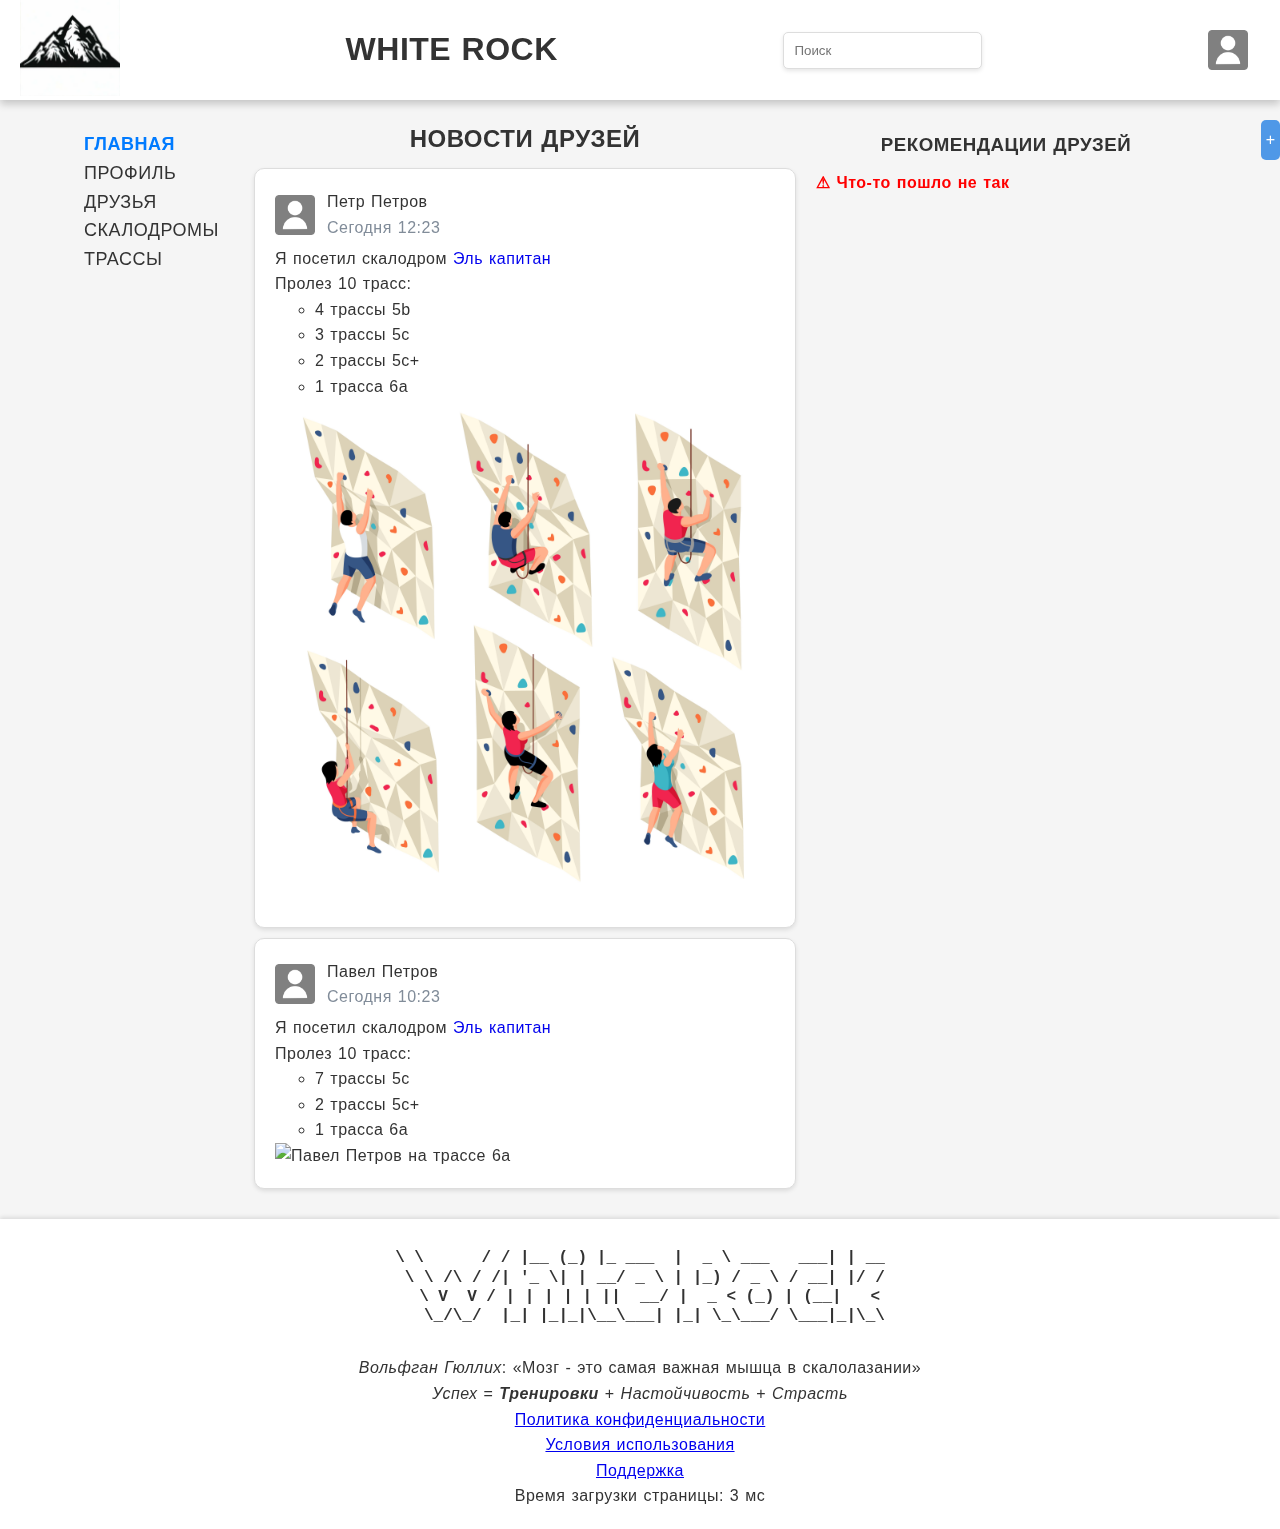
==== commit bb148a5b: "done lab 7" ====
--- a/index.html
+++ b/index.html
@@ -11,6 +11,8 @@
     <script src="/scripts/loadStats.js" defer></script>
     <script src="/scripts/activeMenu.js"></script>
     <script src="/scripts/fetchData.js" defer></script>
+    <script src="https://cdn.jsdelivr.net/npm/tsparticles@1.16.2/dist/tsparticles.min.js"></script>
+    <script src="/scripts/particleAnimation.js"></script>
 </head>
 
 <body>
@@ -37,6 +39,8 @@
         </nav>
 
         <button class="l-right-popup special-button"></button>
+
+        <div id="tsparticles"></div>
 
         <section id="news-feed" class="news-feed">
             <h2 class="section-title">Новости друзей</h2>
--- a/css/styles.css
+++ b/css/styles.css
@@ -206,7 +206,6 @@
 .special-button {
     font-size: 16px;
     color: #fff;
-    ;
     background-color: #4e98e7fe;
 }
 
@@ -252,4 +251,13 @@
     color: red;
     font-weight: bold;
     margin-top: 10px;
- }+ }
+
+ #tsparticles {
+    position: fixed;
+    width: 100%;
+    height: 100%;
+    top: 0;
+    left: 0;
+    z-index: -1;
+}
